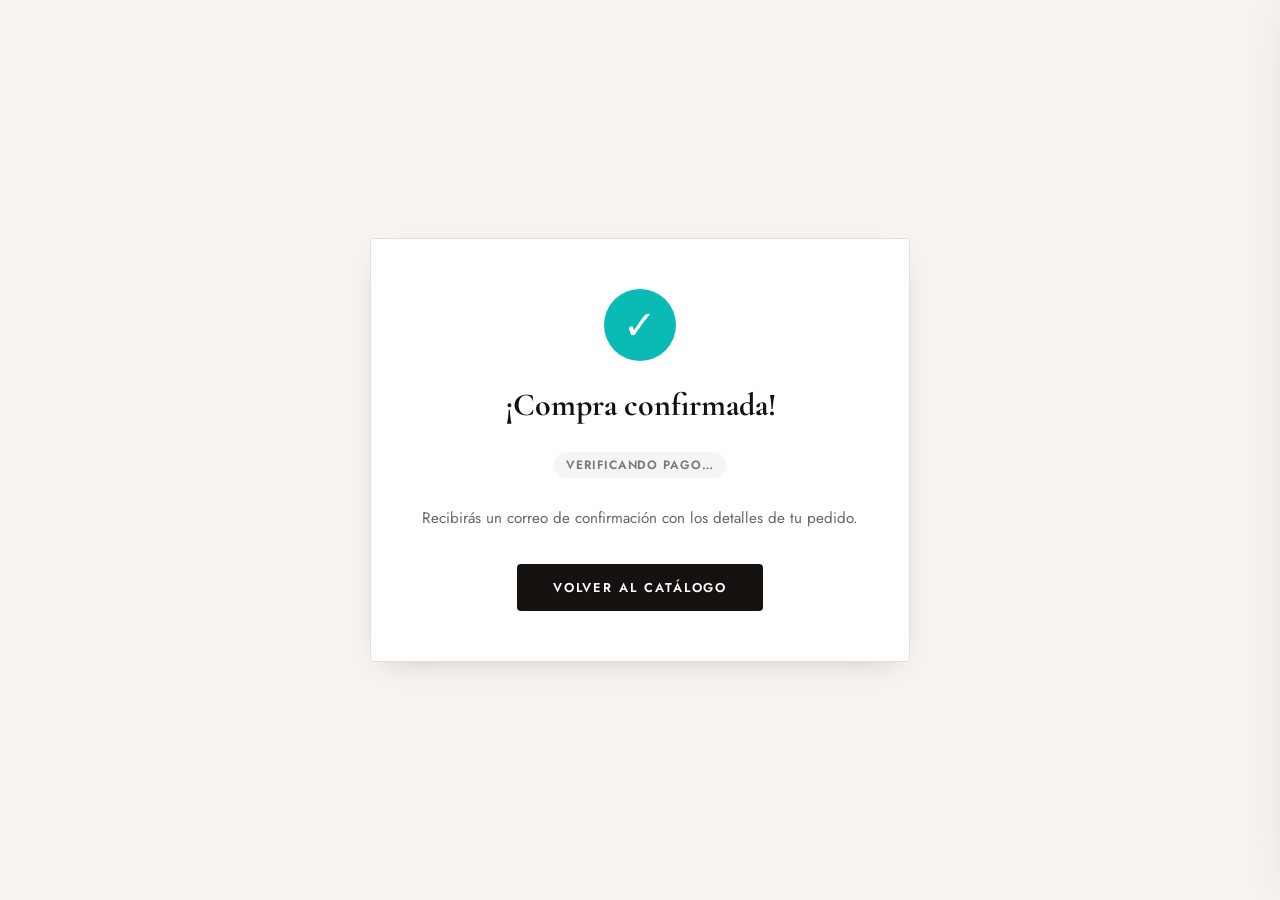
==== checkout-success.html @ 4a44a3d2 "Mis pedidos: guardar historial en perfil tras pago exitoso - checkout-success.html carga perfil.js p" ====
<!DOCTYPE html>
<html lang="es">
<head>
<meta charset="UTF-8">
<meta name="viewport" content="width=device-width, initial-scale=1">
<title>Compra Confirmada · Alejandra Vergel</title>
<link rel="icon" type="image/png" href="img/brand/favicon.png">
<link rel="apple-touch-icon" href="img/brand/favicon.png">
<link href="https://fonts.googleapis.com/css2?family=Cormorant+Garamond:wght@400;600&family=Jost:wght@400;600&display=swap" rel="stylesheet">
<style>
:root{
  --ivory:#F7F4EF;
  --white:#FFFFFF;
  --noir:#14110F;
  --ink:#2A2622;
  --ink-soft:#6B6460;
  --tiffany:#0ABAB5;
  --gold:#C9A24B;
  --line:#E6DFD4;
  --sage:#5C7A5C;
  --serif:"Cormorant Garamond", serif;
  --sans:"Jost", sans-serif;
}

*{margin:0;padding:0;box-sizing:border-box}
body{
  font-family:var(--sans);
  background:var(--ivory);
  color:var(--ink);
  display:grid;place-items:center;min-height:100vh;padding:20px;
}

.success-card{
  background:var(--white);
  border:1px solid var(--line);
  border-radius:4px;
  padding:50px 40px;
  text-align:center;
  max-width:540px;
  width:100%;
  box-shadow:0 10px 30px -16px rgba(20,17,15,.25);
}

.success-icon{
  width:72px;height:72px;margin:0 auto 24px;
  background:var(--tiffany);border-radius:50%;
  display:grid;place-items:center;color:#fff;
  font-size:40px;
}

h1{
  font-family:var(--serif);
  font-size:2rem;
  margin-bottom:6px;
  color:var(--noir);
}

.customer-name{
  font-size:1.05rem;
  color:var(--ink-soft);
  margin-bottom:18px;
  font-style:italic;
}

.ref-number{
  font-size:.78rem;
  letter-spacing:.12em;
  text-transform:uppercase;
  color:var(--ink-soft);
  margin-bottom:28px;
}

.msg{
  font-size:.95rem;
  line-height:1.7;
  color:var(--ink-soft);
  margin-bottom:0;
}

/* Productos */
.section{
  margin-top:32px;
  padding-top:28px;
  border-top:1px solid var(--line);
  text-align:left;
}

.section-title{
  font-size:.7rem;
  letter-spacing:.15em;
  text-transform:uppercase;
  color:var(--ink-soft);
  margin-bottom:16px;
  font-weight:600;
}

.product-row{
  display:flex;justify-content:space-between;align-items:flex-start;
  padding:10px 0;
  border-bottom:1px solid var(--line);
  gap:12px;
  font-size:.9rem;
}
.product-row:last-child{border-bottom:none}

.product-name{
  color:var(--noir);
  font-weight:500;
  flex:1;
}
.product-sub{
  font-size:.78rem;
  color:var(--ink-soft);
  margin-top:2px;
}
.product-price{
  color:var(--noir);
  font-weight:600;
  white-space:nowrap;
}

/* Totales */
.totals{
  margin-top:0;
}
.total-row{
  display:flex;justify-content:space-between;
  padding:9px 0;
  font-size:.88rem;
  border-bottom:1px solid var(--line);
}
.total-row:last-child{border-bottom:none}
.total-label{color:var(--ink-soft)}
.total-value{font-weight:600;color:var(--noir)}
.total-value.discount{color:var(--sage)}
.total-value.grand{font-size:1.05rem;color:var(--tiffany)}
.total-label.grand{font-weight:600;color:var(--noir);font-size:.95rem}

/* Estado */
.status-badge{
  display:inline-block;
  padding:4px 12px;
  border-radius:20px;
  font-size:.75rem;
  font-weight:600;
  letter-spacing:.08em;
  text-transform:uppercase;
  margin-bottom:28px;
}
.status-badge.approved{background:#E8F5E9;color:#2E7D32}
.status-badge.pending{background:#FFF8E1;color:#F57F17}
.status-badge.checking{background:#F5F5F5;color:#777}

.btn{
  display:inline-block;
  margin-top:32px;
  padding:14px 36px;
  background:var(--noir);
  color:#fff;
  text-decoration:none;
  font-size:.8rem;
  letter-spacing:.15em;
  text-transform:uppercase;
  font-weight:600;
  border-radius:4px;
  transition:.3s;
}
.btn:hover{background:var(--tiffany)}

@media(max-width:480px){
  .success-card{padding:36px 22px}
  h1{font-size:1.7rem}
}
</style>
</head>
<body>

<div class="success-card">
  <div class="success-icon">✓</div>

  <h1>¡Compra confirmada!</h1>
  <div class="customer-name" id="customerName" style="display:none"></div>
  <div class="ref-number" id="refNumber"></div>

  <div class="status-badge checking" id="statusBadge">Verificando pago…</div>

  <p class="msg">Recibirás un correo de confirmación con los detalles de tu pedido.</p>

  <!-- Productos -->
  <div class="section" id="productsSection" style="display:none">
    <div class="section-title">Productos</div>
    <div id="productsList"></div>
  </div>

  <!-- Totales -->
  <div class="section totals" id="totalsSection" style="display:none">
    <div class="section-title">Resumen de pago</div>
    <div id="totalsList"></div>
  </div>

  <a href="index.html" class="btn">Volver al catálogo</a>
</div>

<script src="products.js"></script>
<script src="colombia.js"></script>
<script src="store.js"></script>
<script src="club.js?v=4"></script>
<script src="checkout.js?v=4"></script>
<script src="perfil.js?v=2"></script>
<script>
function money(n){ return "$ " + Math.round(n).toLocaleString("es-CO"); }

// Red de seguridad absoluta: pase lo que pase en initSuccessPage() (error de
// JS, WebView de banco raro, timing de eventos), el badge NUNCA debe quedar
// colgado en "Verificando pago". Independiente del resto del script.
setTimeout(() => {
  const b = document.getElementById('statusBadge');
  if(b && b.classList.contains('checking')){
    b.className = 'status-badge approved';
    b.textContent = 'Confirmada';
  }
}, 4000);

async function initSuccessPage() {
  const params   = new URLSearchParams(window.location.search);
  const ref      = params.get('ref');
  const wompiId  = params.get('id');

  if(ref) document.getElementById('refNumber').textContent = "Ref: " + ref;

  // sessionStorage se pierde al volver del redirect externo de Wompi (móvil sobre
  // todo). Recuperamos el pedido desde localStorage como respaldo.
  const orderRaw = sessionStorage.getItem('av_order') || localStorage.getItem('av_order');
  const order    = (() => { try { return orderRaw ? JSON.parse(orderRaw) : null; } catch(e){ return null; } })();

  // Nombre del cliente
  if(order && order.firstName){
    const el = document.getElementById('customerName');
    el.textContent = "Hola, " + order.firstName + " " + (order.lastName || "");
    el.style.display = "";
  }

  // Mostrar productos
  if(order && order.cart && order.cart.length){
    const list = document.getElementById('productsList');
    order.cart.forEach(item => {
      const row = document.createElement('div');
      row.className = 'product-row';
      row.innerHTML = `
        <div>
          <div class="product-name">${item.qty > 1 ? item.qty + "× " : ""}${item.name}</div>
          ${item.color ? `<div class="product-sub">${item.color}</div>` : ""}
          ${item.size  ? `<div class="product-sub">Talla ${item.size}</div>`  : ""}
        </div>
        <div class="product-price">${money(item.price * item.qty)}</div>`;
      list.appendChild(row);
    });
    document.getElementById('productsSection').style.display = "";
  }

  // Mostrar totales
  if(order && (order.subtotal !== undefined || order.total !== undefined)){
    const list     = document.getElementById('totalsList');
    const subtotal = order.subtotal || order.total || 0;
    const descPct  = order.discount || 0;
    const descMonto = descPct ? Math.round(subtotal * descPct / 100) : 0;
    const subtotalConDesc = subtotal - descMonto;
    const envio    = order.shipping !== undefined ? order.shipping : 0;
    const total    = order.total !== undefined ? order.total : (subtotalConDesc + envio);

    const rows = [];
    rows.push(`<div class="total-row"><span class="total-label">Subtotal</span><span class="total-value">${money(subtotal)}</span></div>`);
    if(descMonto > 0)
      rows.push(`<div class="total-row"><span class="total-label">Descuento Club (${descPct}%)</span><span class="total-value discount">− ${money(descMonto)}</span></div>`);
    rows.push(`<div class="total-row"><span class="total-label">Envío</span><span class="total-value">${envio === 0 ? "Gratis" : money(envio)}</span></div>`);
    rows.push(`<div class="total-row"><span class="total-label grand">Total pagado</span><span class="total-value grand">${money(total)}</span></div>`);
    list.innerHTML = rows.join("");
    document.getElementById('totalsSection').style.display = "";
  }

  // Verificar estado real del pago en Wompi — TIMEOUT de 3s MAX.
  // Si Wompi no responde a tiempo o falla, seguimos igual: registramos la venta
  // y enviamos correo (el webhook de Wompi es la fuente autoritativa).
  const badge = document.getElementById('statusBadge');
  let status  = null;

  if(wompiId){
    // Wrapper con timeout garantizado
    status = await Promise.race([
      (async () => {
        try {
          const r = await fetch("https://production.wompi.co/v1/transactions/" + encodeURIComponent(wompiId));
          const j = await r.json();
          return j?.data?.status || null;
        } catch(e) {
          console.error("[Wompi API]", e);
          return null;
        }
      })(),
      new Promise(resolve => setTimeout(() => resolve(null), 3000))
    ]);
  }

  if(status === "APPROVED"){
    badge.className = "status-badge approved";
    badge.textContent = "Pago aprobado";
  } else if(status === "PENDING"){
    badge.className = "status-badge pending";
    badge.textContent = "Pago en proceso (PSE)";
  } else if(status === "DECLINED" || status === "VOIDED" || status === "ERROR"){
    badge.className = "status-badge pending";
    badge.textContent = "Pago rechazado";
  } else {
    // Timeout, error red, o Wompi offline — mostrar confirmada igual.
    // El webhook es la fuente de verdad y registrará el pago si Wompi lo aprobó.
    badge.className = "status-badge approved";
    badge.textContent = "Confirmada";
  }

  // Registrar venta en Google Sheets (Scenario A: cliente regresa).
  // Se registra SIEMPRE que tengamos un pedido y el pago NO haya sido rechazado.
  // guardarPedido es idempotente (sessionStorage av_done_<ref>).
  const rechazado = (status === "DECLINED" || status === "VOIDED" || status === "ERROR");
  if(order && !rechazado){
    if(order.ref || ref) order.ref = order.ref || ref;
    try{ await guardarPedido(order); }catch(e){ console.error("[guardarPedido]", e); }

    // Guardar pedido en historial del perfil (aparece en "Mis pedidos")
    try{
      if(window.AVPerfil && order.cart){
        const orderRef = order.ref || ref;
        const alreadySaved = sessionStorage.getItem('av_order_saved_' + orderRef);
        if(!alreadySaved){
          const estado = status === "APPROVED" ? "APROBADO" : status === "PENDING" ? "PENDIENTE" : "APROBADO";
          AVPerfil.addOrder({
            ref:    orderRef,
            fecha:  new Date().toISOString(),
            estado: estado,
            items:  order.cart.map(i => ({ qty: i.qty || 1, name: i.name })),
            total:  order.total || 0
          });
          sessionStorage.setItem('av_order_saved_' + orderRef, '1');
        }
      }
    }catch(e){ console.error("[addOrder]", e); }
  }

  // Correo de confirmación al cliente
  try{
    const yaEnviado = sessionStorage.getItem('av_email_sent');
    const orderRef  = (order && order.ref) || ref;
    if(orderRef && order && yaEnviado !== orderRef){
      if(order.emailParams && order.email){
        fetch("https://api.emailjs.com/api/v1.0/email/send", {
          method: "POST",
          headers: { "Content-Type": "application/json" },
          body: JSON.stringify({
            service_id: "service_uf7imru",
            template_id: "template_9mtgc6g",
            user_id: "FJTqsKFpGZTR_76vP",
            template_params: Object.assign({}, order.emailParams, {
              referencia: orderRef,
              to_email:   order.email,
              mensaje:    "",
              name:       "Alejandra Vergel · Joyas de Autor",
              email:      order.email
            })
          })
        }).catch(err => console.error("[EmailJS]", err));
        sessionStorage.setItem('av_email_sent', orderRef);
      }
    }
  }catch(e){ console.error(e); }

  // Vaciar carrito y limpiar sesión
  if(ref || (order && order.ref)) localStorage.removeItem('av_cart');
  sessionStorage.removeItem('av_email');
  sessionStorage.removeItem('av_total');
  sessionStorage.removeItem('av_reference');
  sessionStorage.removeItem('av_order');
  localStorage.removeItem('av_order');
}

// El script está al final del <body>: el DOM ya existe. Esperar a
// DOMContentLoaded es innecesario y en algunos WebViews de bancos (PSE)
// el evento ya se disparó antes de registrar el listener, dejando la
// página colgada en "Verificando pago". Ejecutamos directo si ya está listo.
const runInit = () => initSuccessPage().catch(e => console.error('[initSuccessPage]', e));
if (document.readyState === 'loading') {
  document.addEventListener('DOMContentLoaded', runInit);
} else {
  runInit();
}
</script>
</body>
</html>
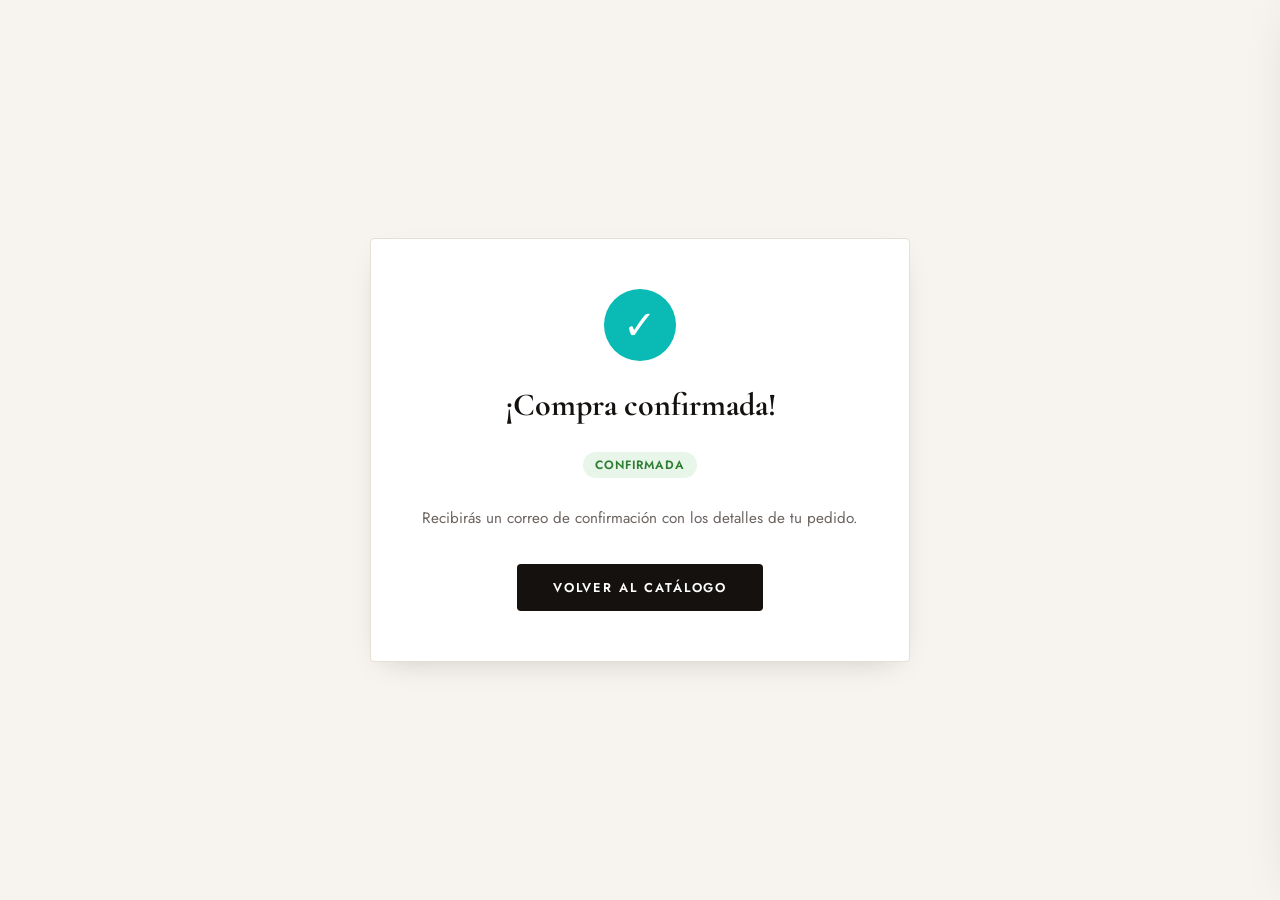
==== commit b51c349a: "Definitivo: checkout-success no puede congelarse en "Verificando pago" Causa raíz: el badge por defe" ====
--- a/checkout-success.html
+++ b/checkout-success.html
@@ -182,7 +182,7 @@
   <div class="customer-name" id="customerName" style="display:none"></div>
   <div class="ref-number" id="refNumber"></div>
 
-  <div class="status-badge checking" id="statusBadge">Verificando pago…</div>
+  <div class="status-badge approved" id="statusBadge">Confirmada</div>
 
   <p class="msg">Recibirás un correo de confirmación con los detalles de tu pedido.</p>
 
@@ -201,196 +201,102 @@
   <a href="index.html" class="btn">Volver al catálogo</a>
 </div>
 
-<script src="products.js"></script>
-<script src="colombia.js"></script>
-<script src="store.js"></script>
-<script src="club.js?v=4"></script>
-<script src="checkout.js?v=4"></script>
-<script src="perfil.js?v=2"></script>
+<!-- Esta página es SOLO cosmética + guarda el pedido en el perfil local.
+     El registro en Google Sheets y el correo de confirmación los hace el
+     WEBHOOK de Wompi en el servidor (av-functions), sin depender del
+     navegador. Por eso aquí NO se cargan checkout.js / store.js / etc.:
+     así ningún script externo lento puede congelar la página. Lo único
+     que se necesita es perfil.js para "Mis pedidos". -->
+<script src="perfil.js?v=3"></script>
 <script>
-function money(n){ return "$ " + Math.round(n).toLocaleString("es-CO"); }
-
-// Red de seguridad absoluta: pase lo que pase en initSuccessPage() (error de
-// JS, WebView de banco raro, timing de eventos), el badge NUNCA debe quedar
-// colgado en "Verificando pago". Independiente del resto del script.
-setTimeout(() => {
-  const b = document.getElementById('statusBadge');
-  if(b && b.classList.contains('checking')){
-    b.className = 'status-badge approved';
-    b.textContent = 'Confirmada';
+(function(){
+  function money(n){ return "$ " + Math.round(n).toLocaleString("es-CO"); }
+  function $(id){ return document.getElementById(id); }
+
+  function render(){
+    try{
+      const params = new URLSearchParams(window.location.search);
+      const ref    = params.get('ref');
+      if(ref && $('refNumber')) $('refNumber').textContent = "Ref: " + ref;
+
+      // sessionStorage se pierde al volver del redirect externo de Wompi
+      // (móvil sobre todo). Recuperamos el pedido desde localStorage.
+      const orderRaw = sessionStorage.getItem('av_order') || localStorage.getItem('av_order');
+      let order = null;
+      try{ order = orderRaw ? JSON.parse(orderRaw) : null; }catch(e){ order = null; }
+
+      // Nombre del cliente
+      if(order && order.firstName && $('customerName')){
+        $('customerName').textContent = "Hola, " + order.firstName + " " + (order.lastName || "");
+        $('customerName').style.display = "";
+      }
+
+      // Productos
+      if(order && order.cart && order.cart.length && $('productsList')){
+        order.cart.forEach(item => {
+          const row = document.createElement('div');
+          row.className = 'product-row';
+          row.innerHTML =
+            '<div><div class="product-name">' + (item.qty > 1 ? item.qty + "× " : "") + item.name + '</div>' +
+            (item.color ? '<div class="product-sub">' + item.color + '</div>' : "") +
+            (item.size  ? '<div class="product-sub">Talla ' + item.size + '</div>' : "") +
+            '</div><div class="product-price">' + money(item.price * item.qty) + '</div>';
+          $('productsList').appendChild(row);
+        });
+        $('productsSection').style.display = "";
+      }
+
+      // Totales
+      if(order && (order.subtotal !== undefined || order.total !== undefined) && $('totalsList')){
+        const subtotal = order.subtotal || order.total || 0;
+        const descPct  = order.discount || 0;
+        const descMonto = descPct ? Math.round(subtotal * descPct / 100) : 0;
+        const subtotalConDesc = subtotal - descMonto;
+        const envio = order.shipping !== undefined ? order.shipping : 0;
+        const total = order.total !== undefined ? order.total : (subtotalConDesc + envio);
+        const rows = [];
+        rows.push('<div class="total-row"><span class="total-label">Subtotal</span><span class="total-value">' + money(subtotal) + '</span></div>');
+        if(descMonto > 0)
+          rows.push('<div class="total-row"><span class="total-label">Descuento Club (' + descPct + '%)</span><span class="total-value discount">− ' + money(descMonto) + '</span></div>');
+        rows.push('<div class="total-row"><span class="total-label">Envío</span><span class="total-value">' + (envio === 0 ? "Gratis" : money(envio)) + '</span></div>');
+        rows.push('<div class="total-row"><span class="total-label grand">Total pagado</span><span class="total-value grand">' + money(total) + '</span></div>');
+        $('totalsList').innerHTML = rows.join("");
+        $('totalsSection').style.display = "";
+      }
+
+      // Guardar en el historial del perfil (aparece en "Mis pedidos").
+      // Idempotente por referencia.
+      try{
+        const orderRef = (order && order.ref) || ref;
+        if(window.AVPerfil && order && order.cart && orderRef){
+          if(sessionStorage.getItem('av_order_saved_' + orderRef) !== '1'){
+            AVPerfil.addOrder({
+              ref:    orderRef,
+              fecha:  new Date().toISOString(),
+              estado: "APROBADO",
+              items:  order.cart.map(i => ({ qty: i.qty || 1, name: i.name })),
+              total:  order.total || 0
+            });
+            sessionStorage.setItem('av_order_saved_' + orderRef, '1');
+          }
+        }
+      }catch(e){ console.error("[addOrder]", e); }
+
+      // Limpiar carrito y sesión
+      if(ref || (order && order.ref)) localStorage.removeItem('av_cart');
+      sessionStorage.removeItem('av_email');
+      sessionStorage.removeItem('av_total');
+      sessionStorage.removeItem('av_reference');
+      sessionStorage.removeItem('av_order');
+      localStorage.removeItem('av_order');
+    }catch(e){ console.error("[checkout-success]", e); }
   }
-}, 4000);
-
-async function initSuccessPage() {
-  const params   = new URLSearchParams(window.location.search);
-  const ref      = params.get('ref');
-  const wompiId  = params.get('id');
-
-  if(ref) document.getElementById('refNumber').textContent = "Ref: " + ref;
-
-  // sessionStorage se pierde al volver del redirect externo de Wompi (móvil sobre
-  // todo). Recuperamos el pedido desde localStorage como respaldo.
-  const orderRaw = sessionStorage.getItem('av_order') || localStorage.getItem('av_order');
-  const order    = (() => { try { return orderRaw ? JSON.parse(orderRaw) : null; } catch(e){ return null; } })();
-
-  // Nombre del cliente
-  if(order && order.firstName){
-    const el = document.getElementById('customerName');
-    el.textContent = "Hola, " + order.firstName + " " + (order.lastName || "");
-    el.style.display = "";
-  }
-
-  // Mostrar productos
-  if(order && order.cart && order.cart.length){
-    const list = document.getElementById('productsList');
-    order.cart.forEach(item => {
-      const row = document.createElement('div');
-      row.className = 'product-row';
-      row.innerHTML = `
-        <div>
-          <div class="product-name">${item.qty > 1 ? item.qty + "× " : ""}${item.name}</div>
-          ${item.color ? `<div class="product-sub">${item.color}</div>` : ""}
-          ${item.size  ? `<div class="product-sub">Talla ${item.size}</div>`  : ""}
-        </div>
-        <div class="product-price">${money(item.price * item.qty)}</div>`;
-      list.appendChild(row);
-    });
-    document.getElementById('productsSection').style.display = "";
-  }
-
-  // Mostrar totales
-  if(order && (order.subtotal !== undefined || order.total !== undefined)){
-    const list     = document.getElementById('totalsList');
-    const subtotal = order.subtotal || order.total || 0;
-    const descPct  = order.discount || 0;
-    const descMonto = descPct ? Math.round(subtotal * descPct / 100) : 0;
-    const subtotalConDesc = subtotal - descMonto;
-    const envio    = order.shipping !== undefined ? order.shipping : 0;
-    const total    = order.total !== undefined ? order.total : (subtotalConDesc + envio);
-
-    const rows = [];
-    rows.push(`<div class="total-row"><span class="total-label">Subtotal</span><span class="total-value">${money(subtotal)}</span></div>`);
-    if(descMonto > 0)
-      rows.push(`<div class="total-row"><span class="total-label">Descuento Club (${descPct}%)</span><span class="total-value discount">− ${money(descMonto)}</span></div>`);
-    rows.push(`<div class="total-row"><span class="total-label">Envío</span><span class="total-value">${envio === 0 ? "Gratis" : money(envio)}</span></div>`);
-    rows.push(`<div class="total-row"><span class="total-label grand">Total pagado</span><span class="total-value grand">${money(total)}</span></div>`);
-    list.innerHTML = rows.join("");
-    document.getElementById('totalsSection').style.display = "";
-  }
-
-  // Verificar estado real del pago en Wompi — TIMEOUT de 3s MAX.
-  // Si Wompi no responde a tiempo o falla, seguimos igual: registramos la venta
-  // y enviamos correo (el webhook de Wompi es la fuente autoritativa).
-  const badge = document.getElementById('statusBadge');
-  let status  = null;
-
-  if(wompiId){
-    // Wrapper con timeout garantizado
-    status = await Promise.race([
-      (async () => {
-        try {
-          const r = await fetch("https://production.wompi.co/v1/transactions/" + encodeURIComponent(wompiId));
-          const j = await r.json();
-          return j?.data?.status || null;
-        } catch(e) {
-          console.error("[Wompi API]", e);
-          return null;
-        }
-      })(),
-      new Promise(resolve => setTimeout(() => resolve(null), 3000))
-    ]);
-  }
-
-  if(status === "APPROVED"){
-    badge.className = "status-badge approved";
-    badge.textContent = "Pago aprobado";
-  } else if(status === "PENDING"){
-    badge.className = "status-badge pending";
-    badge.textContent = "Pago en proceso (PSE)";
-  } else if(status === "DECLINED" || status === "VOIDED" || status === "ERROR"){
-    badge.className = "status-badge pending";
-    badge.textContent = "Pago rechazado";
-  } else {
-    // Timeout, error red, o Wompi offline — mostrar confirmada igual.
-    // El webhook es la fuente de verdad y registrará el pago si Wompi lo aprobó.
-    badge.className = "status-badge approved";
-    badge.textContent = "Confirmada";
-  }
-
-  // Registrar venta en Google Sheets (Scenario A: cliente regresa).
-  // Se registra SIEMPRE que tengamos un pedido y el pago NO haya sido rechazado.
-  // guardarPedido es idempotente (sessionStorage av_done_<ref>).
-  const rechazado = (status === "DECLINED" || status === "VOIDED" || status === "ERROR");
-  if(order && !rechazado){
-    if(order.ref || ref) order.ref = order.ref || ref;
-    try{ await guardarPedido(order); }catch(e){ console.error("[guardarPedido]", e); }
-
-    // Guardar pedido en historial del perfil (aparece en "Mis pedidos")
-    try{
-      if(window.AVPerfil && order.cart){
-        const orderRef = order.ref || ref;
-        const alreadySaved = sessionStorage.getItem('av_order_saved_' + orderRef);
-        if(!alreadySaved){
-          const estado = status === "APPROVED" ? "APROBADO" : status === "PENDING" ? "PENDIENTE" : "APROBADO";
-          AVPerfil.addOrder({
-            ref:    orderRef,
-            fecha:  new Date().toISOString(),
-            estado: estado,
-            items:  order.cart.map(i => ({ qty: i.qty || 1, name: i.name })),
-            total:  order.total || 0
-          });
-          sessionStorage.setItem('av_order_saved_' + orderRef, '1');
-        }
-      }
-    }catch(e){ console.error("[addOrder]", e); }
-  }
-
-  // Correo de confirmación al cliente
-  try{
-    const yaEnviado = sessionStorage.getItem('av_email_sent');
-    const orderRef  = (order && order.ref) || ref;
-    if(orderRef && order && yaEnviado !== orderRef){
-      if(order.emailParams && order.email){
-        fetch("https://api.emailjs.com/api/v1.0/email/send", {
-          method: "POST",
-          headers: { "Content-Type": "application/json" },
-          body: JSON.stringify({
-            service_id: "service_uf7imru",
-            template_id: "template_9mtgc6g",
-            user_id: "FJTqsKFpGZTR_76vP",
-            template_params: Object.assign({}, order.emailParams, {
-              referencia: orderRef,
-              to_email:   order.email,
-              mensaje:    "",
-              name:       "Alejandra Vergel · Joyas de Autor",
-              email:      order.email
-            })
-          })
-        }).catch(err => console.error("[EmailJS]", err));
-        sessionStorage.setItem('av_email_sent', orderRef);
-      }
-    }
-  }catch(e){ console.error(e); }
-
-  // Vaciar carrito y limpiar sesión
-  if(ref || (order && order.ref)) localStorage.removeItem('av_cart');
-  sessionStorage.removeItem('av_email');
-  sessionStorage.removeItem('av_total');
-  sessionStorage.removeItem('av_reference');
-  sessionStorage.removeItem('av_order');
-  localStorage.removeItem('av_order');
-}
-
-// El script está al final del <body>: el DOM ya existe. Esperar a
-// DOMContentLoaded es innecesario y en algunos WebViews de bancos (PSE)
-// el evento ya se disparó antes de registrar el listener, dejando la
-// página colgada en "Verificando pago". Ejecutamos directo si ya está listo.
-const runInit = () => initSuccessPage().catch(e => console.error('[initSuccessPage]', e));
-if (document.readyState === 'loading') {
-  document.addEventListener('DOMContentLoaded', runInit);
-} else {
-  runInit();
-}
+
+  if(document.readyState === 'loading')
+    document.addEventListener('DOMContentLoaded', render);
+  else
+    render();
+})();
 </script>
 </body>
 </html>
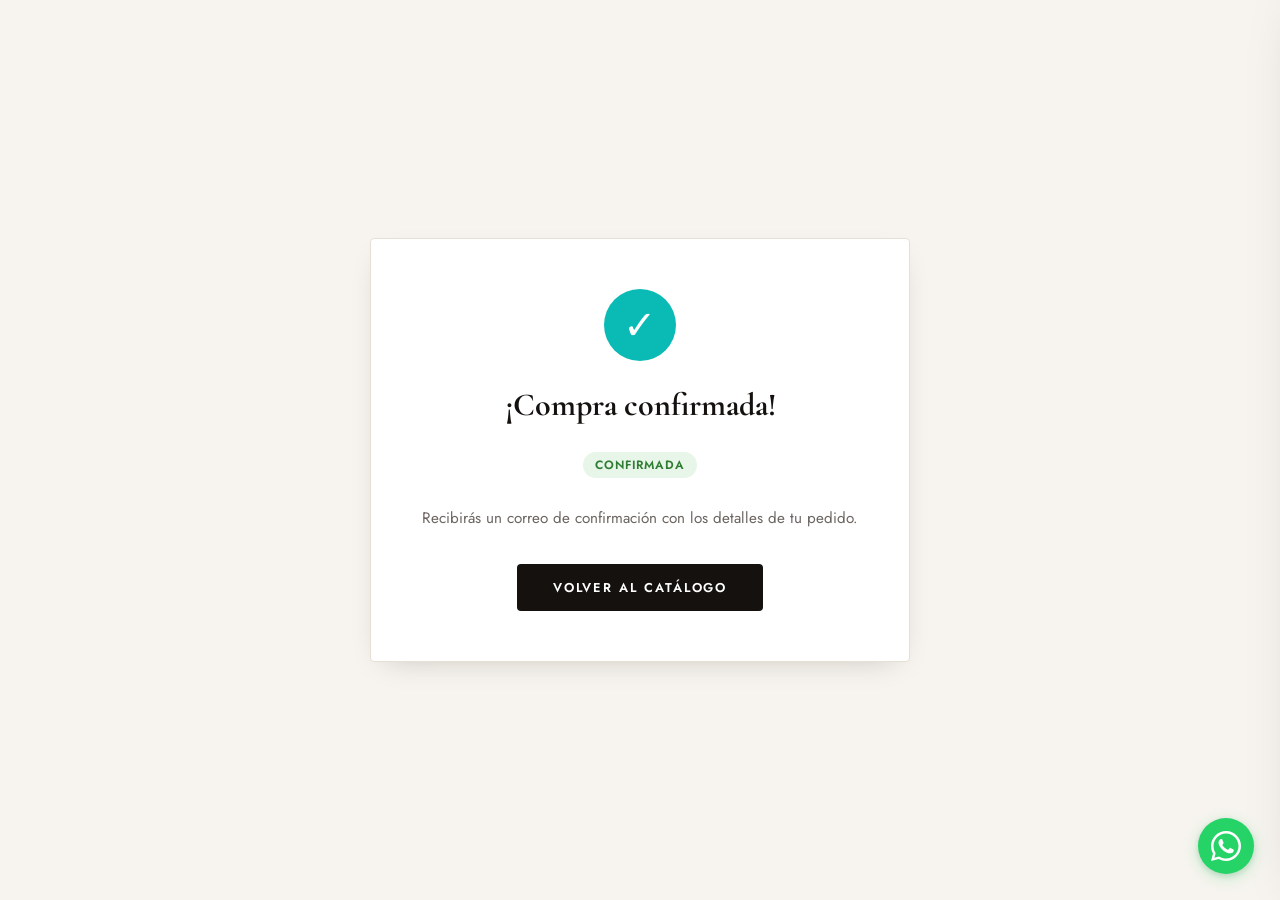
==== commit 4119b6bb: "Botón WhatsApp flotante en todas las páginas del sitio" ====
--- a/checkout-success.html
+++ b/checkout-success.html
@@ -298,5 +298,8 @@
     render();
 })();
 </script>
+<!-- WHATSAPP FLOTANTE -->
+<style>.wa-float{position:fixed;bottom:26px;right:26px;z-index:90;width:56px;height:56px;border-radius:50%;background:#25d366;color:#fff;box-shadow:0 4px 18px -4px rgba(37,211,102,.45),0 2px 6px rgba(0,0,0,.12);display:flex;align-items:center;justify-content:center;cursor:pointer;transition:all .3s cubic-bezier(.4,0,.2,1);text-decoration:none}.wa-float::before{content:"";position:absolute;inset:0;border-radius:50%;box-shadow:0 0 0 0 rgba(37,211,102,.45);animation:wapulse 2.6s ease-in-out infinite;pointer-events:none}@keyframes wapulse{0%,100%{box-shadow:0 0 0 0 rgba(37,211,102,.45)}50%{box-shadow:0 0 0 10px rgba(37,211,102,0)}}.wa-float:hover{transform:scale(1.08) translateY(-2px)}.wa-float svg{width:30px;height:30px;position:relative;z-index:1}@media(max-width:640px){.wa-float{width:52px;height:52px;bottom:18px;right:18px}.wa-float svg{width:27px;height:27px}}</style>
+<a href="https://wa.me/573228505472?text=%C2%A1Hola%20Alejandra%20Vergel!%20Me%20interesa%20una%20joya." target="_blank" rel="noopener" class="wa-float" aria-label="Escribir por WhatsApp"><svg viewBox="0 0 24 24" fill="currentColor"><path d="M20.5 3.5A11.7 11.7 0 0 0 12 0C5.4 0 0 5.4 0 12c0 2.1.6 4.2 1.6 6L0 24l6.2-1.6c1.7 1 3.8 1.5 5.8 1.5 6.6 0 12-5.4 12-12 0-3.2-1.2-6.2-3.5-8.4M12 22c-1.8 0-3.6-.5-5.2-1.4l-.4-.2-3.7 1 1-3.6-.2-.4A9.9 9.9 0 0 1 2 12c0-5.5 4.5-10 10-10 5.5 0 10 4.5 10 10 0 5.5-4.5 10-10 10m5.5-7.5c-.3-.2-1.8-.9-2-1-.3-.1-.5-.2-.7.2-.2.3-.8 1-.9 1.1-.2.2-.3.2-.6.1-.3-.2-1.3-.5-2.4-1.5-.9-.8-1.5-1.8-1.7-2.1-.2-.3 0-.5.1-.6.1-.1.3-.3.4-.5.2-.2.2-.3.3-.5.1-.2 0-.4 0-.5-.1-.1-.7-1.6-.9-2.2-.2-.6-.5-.5-.7-.5h-.6c-.2 0-.5.1-.8.4-.3.3-1 1-1 2.5s1.1 2.9 1.2 3.1c.2.2 2.1 3.3 5.2 4.6.7.3 1.3.5 1.7.6.7.2 1.4.2 1.9.1.6-.1 1.8-.7 2-1.4.3-.7.3-1.3.2-1.4-.1-.1-.3-.2-.6-.4"/></svg></a>
 </body>
 </html>
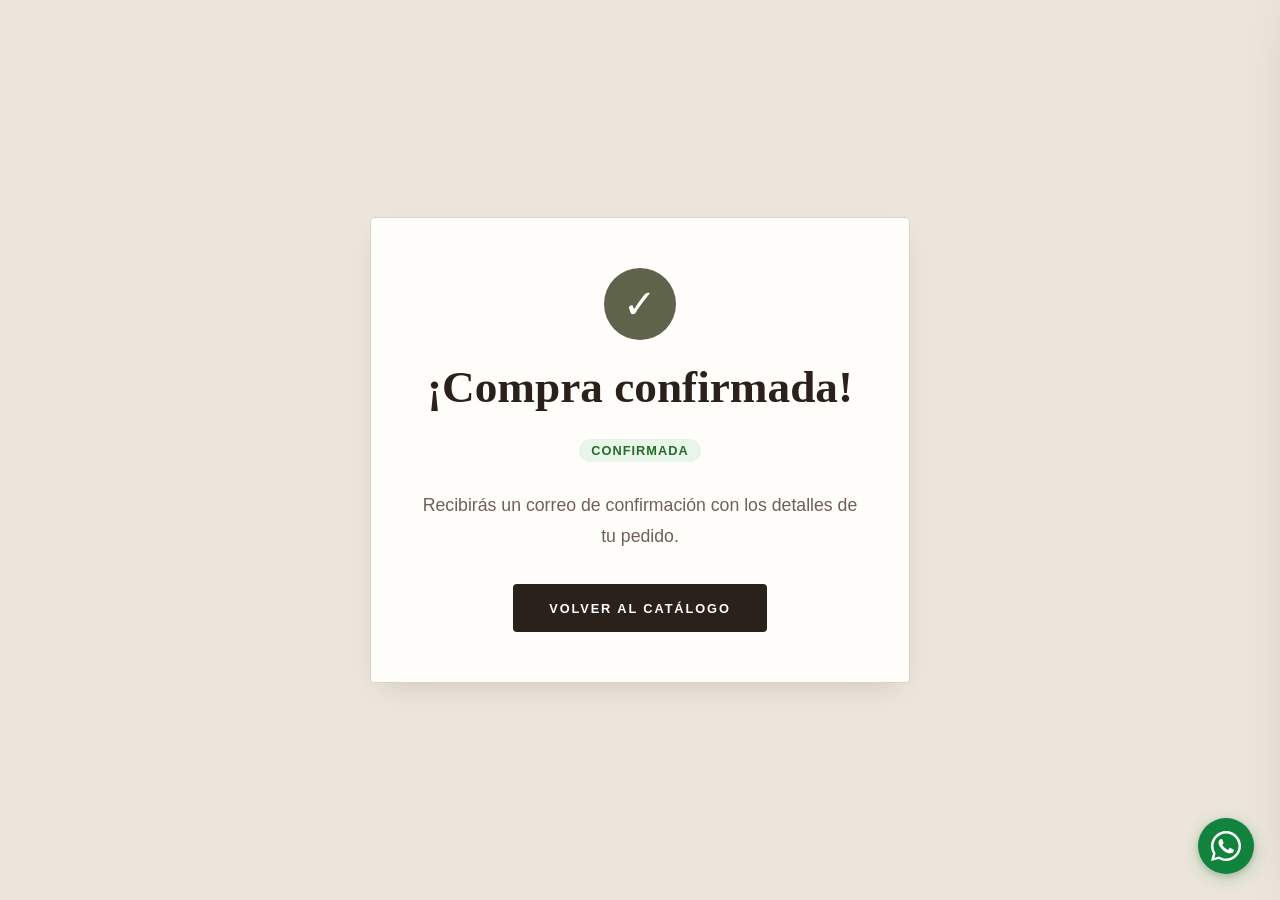
==== commit 10ec999a: "Seguridad: saca el backend de Apps Script de la web publicada + tokens de diseno - apps-script-club-" ====
--- a/checkout-success.html
+++ b/checkout-success.html
@@ -2,26 +2,20 @@
 <html lang="es">
 <head>
 <meta charset="UTF-8">
+<!-- Content-Security-Policy · GitHub Pages no permite cabeceras HTTP propias,
+     asi que la politica viaja en <meta>. Ojo: en <meta> el navegador IGNORA
+     frame-ancestors, report-uri y sandbox (ver _headers para cuando se migre). -->
+<meta http-equiv="Content-Security-Policy" content="default-src 'self'; script-src 'self' 'unsafe-inline' https://accounts.google.com https://apis.google.com https://www.gstatic.com; style-src 'self' 'unsafe-inline' https://fonts.googleapis.com https://accounts.google.com; font-src 'self' data: https://fonts.gstatic.com; img-src 'self' data: blob: https://lh3.googleusercontent.com https://*.googleusercontent.com https://accounts.google.com https://www.gstatic.com; connect-src 'self' https://api.emailjs.com https://script.google.com https://script.googleusercontent.com https://*.googleusercontent.com https://radiant-lamington-bd56f7.netlify.app https://accounts.google.com https://fonts.googleapis.com https://fonts.gstatic.com; frame-src https://accounts.google.com https://checkout.wompi.co; form-action 'self' https://checkout.wompi.co https://wa.me https://api.whatsapp.com; base-uri 'self'; object-src 'none'">
+<meta name="referrer" content="strict-origin-when-cross-origin">
 <meta name="viewport" content="width=device-width, initial-scale=1">
 <title>Compra Confirmada · Alejandra Vergel</title>
 <link rel="icon" type="image/png" href="img/brand/favicon.png">
 <link rel="apple-touch-icon" href="img/brand/favicon.png">
 <link href="https://fonts.googleapis.com/css2?family=Cormorant+Garamond:wght@400;600&family=Jost:wght@400;600&display=swap" rel="stylesheet">
+<!-- Esta pagina corria con la paleta de dos redisenos atras (--noir:#14110F,
+     --tiffany turquesa). Ahora comparte el mismo sistema que el resto del sitio. -->
+<link rel="stylesheet" href="tokens.css">
 <style>
-:root{
-  --ivory:#F7F4EF;
-  --white:#FFFFFF;
-  --noir:#14110F;
-  --ink:#2A2622;
-  --ink-soft:#6B6460;
-  --tiffany:#0ABAB5;
-  --gold:#C9A24B;
-  --line:#E6DFD4;
-  --sage:#5C7A5C;
-  --serif:"Cormorant Garamond", serif;
-  --sans:"Jost", sans-serif;
-}
-
 *{margin:0;padding:0;box-sizing:border-box}
 body{
   font-family:var(--sans);
@@ -33,37 +27,41 @@
 .success-card{
   background:var(--white);
   border:1px solid var(--line);
-  border-radius:4px;
+  border-radius:var(--radius);
   padding:50px 40px;
   text-align:center;
   max-width:540px;
   width:100%;
-  box-shadow:0 10px 30px -16px rgba(20,17,15,.25);
-}
-
+  box-shadow:var(--shadow-sm);
+}
+
+/* El circulo de exito era turquesa #0ABAB5: el check blanco encima daba
+   2.41:1. Con --salvia da 6.26:1 y ademas deja de ser el unico turquesa
+   de todo el sitio. */
 .success-icon{
   width:72px;height:72px;margin:0 auto 24px;
-  background:var(--tiffany);border-radius:50%;
+  background:var(--salvia);border-radius:50%;
   display:grid;place-items:center;color:#fff;
   font-size:40px;
 }
 
 h1{
   font-family:var(--serif);
-  font-size:2rem;
+  font-size:var(--fs-2xl);
+  line-height:var(--lh-apretado);
   margin-bottom:6px;
   color:var(--noir);
 }
 
 .customer-name{
-  font-size:1.05rem;
+  font-size:var(--fs-lg);
   color:var(--ink-soft);
   margin-bottom:18px;
   font-style:italic;
 }
 
 .ref-number{
-  font-size:.78rem;
+  font-size:var(--fs-2xs);
   letter-spacing:.12em;
   text-transform:uppercase;
   color:var(--ink-soft);
@@ -71,8 +69,8 @@
 }
 
 .msg{
-  font-size:.95rem;
-  line-height:1.7;
+  font-size:var(--fs-md);
+  line-height:var(--lh-suelto);
   color:var(--ink-soft);
   margin-bottom:0;
 }
@@ -86,7 +84,7 @@
 }
 
 .section-title{
-  font-size:.7rem;
+  font-size:var(--fs-2xs);
   letter-spacing:.15em;
   text-transform:uppercase;
   color:var(--ink-soft);
@@ -99,7 +97,7 @@
   padding:10px 0;
   border-bottom:1px solid var(--line);
   gap:12px;
-  font-size:.9rem;
+  font-size:var(--fs-sm);
 }
 .product-row:last-child{border-bottom:none}
 
@@ -109,7 +107,7 @@
   flex:1;
 }
 .product-sub{
-  font-size:.78rem;
+  font-size:var(--fs-2xs);
   color:var(--ink-soft);
   margin-top:2px;
 }
@@ -126,50 +124,54 @@
 .total-row{
   display:flex;justify-content:space-between;
   padding:9px 0;
-  font-size:.88rem;
+  font-size:var(--fs-sm);
   border-bottom:1px solid var(--line);
 }
 .total-row:last-child{border-bottom:none}
 .total-label{color:var(--ink-soft)}
 .total-value{font-weight:600;color:var(--noir)}
-.total-value.discount{color:var(--sage)}
-.total-value.grand{font-size:1.05rem;color:var(--tiffany)}
-.total-label.grand{font-weight:600;color:var(--noir);font-size:.95rem}
+.total-value.discount{color:var(--salvia)}          /* 6.16:1 (antes 4.71:1) */
+/* El TOTAL era turquesa sobre blanco = 2.41:1: la cifra mas importante de
+   toda la compra, ilegible. Ahora es --noir a 15.48:1 y el peso lo da el
+   tamano, no un color que no se puede leer. */
+.total-value.grand{font-size:var(--fs-lg);color:var(--noir)}
+.total-label.grand{font-weight:600;color:var(--noir);font-size:var(--fs-md)}
 
 /* Estado */
 .status-badge{
   display:inline-block;
   padding:4px 12px;
-  border-radius:20px;
-  font-size:.75rem;
+  border-radius:var(--r-full);
+  font-size:var(--fs-2xs);
   font-weight:600;
   letter-spacing:.08em;
   text-transform:uppercase;
   margin-bottom:28px;
 }
-.status-badge.approved{background:#E8F5E9;color:#2E7D32}
-.status-badge.pending{background:#FFF8E1;color:#F57F17}
-.status-badge.checking{background:#F5F5F5;color:#777}
+.status-badge.approved{background:#E8F5E9;color:#256B29}  /* 5.81:1 (antes 4.56:1) */
+.status-badge.pending{background:#FFF8E1;color:#6E4A00}   /* 7.48:1 (antes #F57F17 = 2.49:1 ✘) */
+.status-badge.checking{background:#F5F5F5;color:#5C5C5C}  /* 6.13:1 (antes #777 = 4.11:1 ✘) */
 
 .btn{
-  display:inline-block;
+  display:inline-flex;
+  align-items:center;
   margin-top:32px;
   padding:14px 36px;
   background:var(--noir);
   color:#fff;
   text-decoration:none;
-  font-size:.8rem;
+  font-size:var(--fs-2xs);
   letter-spacing:.15em;
   text-transform:uppercase;
   font-weight:600;
-  border-radius:4px;
-  transition:.3s;
-}
-.btn:hover{background:var(--tiffany)}
+  border-radius:var(--radius);
+  transition:var(--dur-rapido);
+  min-height:48px;
+}
+.btn:hover{background:var(--rose-deep)}
 
 @media(max-width:480px){
   .success-card{padding:36px 22px}
-  h1{font-size:1.7rem}
 }
 </style>
 </head>
@@ -299,7 +301,7 @@
 })();
 </script>
 <!-- WHATSAPP FLOTANTE -->
-<style>.wa-float{position:fixed;bottom:26px;right:26px;z-index:90;width:56px;height:56px;border-radius:50%;background:#25d366;color:#fff;box-shadow:0 4px 18px -4px rgba(37,211,102,.45),0 2px 6px rgba(0,0,0,.12);display:flex;align-items:center;justify-content:center;cursor:pointer;transition:all .3s cubic-bezier(.4,0,.2,1);text-decoration:none}.wa-float::before{content:"";position:absolute;inset:0;border-radius:50%;box-shadow:0 0 0 0 rgba(37,211,102,.45);animation:wapulse 2.6s ease-in-out infinite;pointer-events:none}@keyframes wapulse{0%,100%{box-shadow:0 0 0 0 rgba(37,211,102,.45)}50%{box-shadow:0 0 0 10px rgba(37,211,102,0)}}.wa-float:hover{transform:scale(1.08) translateY(-2px)}.wa-float svg{width:30px;height:30px;position:relative;z-index:1}@media(max-width:640px){.wa-float{width:52px;height:52px;bottom:18px;right:18px}.wa-float svg{width:27px;height:27px}}</style>
+<!-- .wa-float vive ahora en tokens.css (una sola definicion para las 5 paginas) -->
 <a href="https://wa.me/573228505472?text=%C2%A1Hola%20Alejandra%20Vergel!%20Me%20interesa%20una%20joya." target="_blank" rel="noopener" class="wa-float" aria-label="Escribir por WhatsApp"><svg viewBox="0 0 24 24" fill="currentColor"><path d="M20.5 3.5A11.7 11.7 0 0 0 12 0C5.4 0 0 5.4 0 12c0 2.1.6 4.2 1.6 6L0 24l6.2-1.6c1.7 1 3.8 1.5 5.8 1.5 6.6 0 12-5.4 12-12 0-3.2-1.2-6.2-3.5-8.4M12 22c-1.8 0-3.6-.5-5.2-1.4l-.4-.2-3.7 1 1-3.6-.2-.4A9.9 9.9 0 0 1 2 12c0-5.5 4.5-10 10-10 5.5 0 10 4.5 10 10 0 5.5-4.5 10-10 10m5.5-7.5c-.3-.2-1.8-.9-2-1-.3-.1-.5-.2-.7.2-.2.3-.8 1-.9 1.1-.2.2-.3.2-.6.1-.3-.2-1.3-.5-2.4-1.5-.9-.8-1.5-1.8-1.7-2.1-.2-.3 0-.5.1-.6.1-.1.3-.3.4-.5.2-.2.2-.3.3-.5.1-.2 0-.4 0-.5-.1-.1-.7-1.6-.9-2.2-.2-.6-.5-.5-.7-.5h-.6c-.2 0-.5.1-.8.4-.3.3-1 1-1 2.5s1.1 2.9 1.2 3.1c.2.2 2.1 3.3 5.2 4.6.7.3 1.3.5 1.7.6.7.2 1.4.2 1.9.1.6-.1 1.8-.7 2-1.4.3-.7.3-1.3.2-1.4-.1-.1-.3-.2-.6-.4"/></svg></a>
 </body>
 </html>
--- a/tokens.css
+++ b/tokens.css
@@ -0,0 +1,289 @@
+/* ============================================================================
+   ALEJANDRA VERGEL · tokens.css — el sistema. Un solo lugar, una sola verdad.
+   ----------------------------------------------------------------------------
+   Antes de este archivo el sitio tenia CINCO bloques :root distintos, con
+   valores DIVERGENTES para los mismos nombres:
+       index / product / checkout / politicas → --ivory:#EBE5DB · --noir:#2B211B
+       checkout-success                       → --ivory:#F7F4EF · --noir:#14110F
+                                                --tiffany:#0ABAB5 (turquesa fosil)
+   La pagina de confirmacion de compra corria con la paleta de dos redisenos
+   atras. Ahora los cinco HTML enlazan ESTE archivo y borran su :root propio.
+
+   REGLA DURA: ningun color, tamano de fuente, radio, sombra o duracion se
+   escribe suelto en un componente. Si no existe como token, se agrega aqui
+   con criterio, o no se necesita.
+
+   Cada token de color lleva su RATIO DE CONTRASTE REAL medido (WCAG 2.1).
+   El comentario no es adorno: es lo que impide que el token se degrade con
+   el tiempo "porque se veia mas elegante mas claro".
+   ============================================================================ */
+
+/* ═══════════════════════════════════════════════════════════════════════════
+   1 · COLOR
+   Fondos de referencia del sitio:
+       --ivory   #EBE5DB   (body de index, product, checkout, politicas)
+       --white   #FFFDFA   (tarjetas, catalogo)
+       --vainilla #F6EADA  (franja newsletter)
+       --noir    #2B211B   (contacto, footer, botones)
+   Los ratios anotados son SIEMPRE contra el peor fondo donde el token se usa.
+   ═══════════════════════════════════════════════════════════════════════════ */
+:root{
+  /* ---- Superficies ---- */
+  --ivory:#EBE5DB;          /* fondo principal */
+  --vainilla:#F6EADA;       /* fondo calido alterno (newsletter) */
+  --white:#FFFDFA;          /* tarjetas y superficies elevadas */
+  --noir:#2B211B;           /* espresso calido — nunca negro puro sobre calido */
+
+  /* ---- Texto ---- */
+  --ink:#3A2F27;            /* cuerpo    · sobre ivory 10.37:1 AAA · sobre white 12.80:1 AAA */
+  --ink-soft:#706055;       /* secundario· sobre ivory  4.80:1 AA  · sobre white  5.92:1 AA
+                               ERA #85756A = 3.53:1 sobre ivory → FALLABA AA en todos los
+                               parrafos secundarios del sitio. Oscurecido 3 pasos. */
+  --sobre-noir:#FFFDFA;     /* texto sobre --noir · 15.48:1 AAA */
+
+  /* ---- Acento primario · dusty rose (el unico que manda en accion) ---- */
+  --rose-deep:#875C4E;      /* sobre ivory 4.57:1 AA · sobre white 5.63:1 AA
+                               blanco ENCIMA de el 5.72:1 AA (botones del Club)
+                               ERA #A97C6E = 2.89:1 sobre ivory y 3.62:1 en blanco
+                               sobre el → el boton "Unirme al Club" fallaba AA. */
+  --rose-deeper:#6E4A3E;    /* hover del anterior · sobre white 7.63:1 AAA */
+  --rose:#CEA69B;           /* DECORATIVO. 2.17:1 sobre white → NUNCA texto ni borde de foco */
+
+  /* ---- Dorado · el color de firma de la marca ---- */
+  --gold:#C9A24B;           /* SOLO sobre fondos OSCUROS y como decoracion.
+                               sobre --noir 6.55:1 AA ✔
+                               sobre --ivory 1.92:1 ✘ — prohibido como texto en claro */
+  --gold-soft:#E7D3A1;      /* sobre --noir 10.65:1 AAA — eyebrows en secciones oscuras */
+  --oro-texto:#7E5F1F;      /* EL dorado para texto sobre fondo CLARO.
+                               sobre ivory 4.73:1 AA · white 5.84:1 AA · vainilla 4.99:1 AA
+                               Sustituye a --gold en eyebrows, migas y cifras. */
+
+  /* ---- Salvia · acento secundario (exito, envio gratis, paso completado) ---- */
+  --salvia:#5E6349;         /* sobre white 6.16:1 AA · blanco encima 6.26:1 AA
+                               ERA #B2B3A0 = 2.10:1 → el punto "paso hecho" del checkout
+                               y el descuento en la confirmacion eran ilegibles. */
+  --salvia-tenue:#B2B3A0;   /* DECORATIVO: fondos y bordes tenues. Nunca texto. */
+
+  /* ---- Estructura ---- */
+  --line:#DED2C2;           /* linea sutil · 1.47:1 — separador, NO borde de foco */
+  --line-fuerte:#C4B49E;    /* borde de control cuando hace falta que se vea */
+
+  /* ---- Foco. Un solo anillo para todo el sitio. ---- */
+  --foco:#875C4E;           /* 4.57:1 sobre ivory — supera de sobra el 3:1 de WCAG 2.4.11 */
+  --foco-claro:#E7D3A1;     /* el mismo anillo sobre secciones oscuras */
+
+  /* ---- Alias LEGADO ----------------------------------------------------
+     No usar en CSS nuevo. Existen porque perfil.js inyecta su propia hoja
+     con var(--cartier,#A6192E) / var(--tiffany,...): si el nombre no estuviera
+     definido, el panel de perfil volveria al carmesi Cartier de dos redisenos
+     atras. Apuntan a los tokens de rol, asi que no pueden divergir. */
+  --cartier:var(--rose-deep);
+  --cartier-deep:var(--rose-deeper);
+  --tiffany:var(--salvia);
+  --tiffany-soft:var(--salvia-tenue);
+  --sage:var(--salvia);
+
+  /* ---- Paleta de marca sin uso en interfaz (documentada, no aplicada) ---- */
+  --nude:#E6D0BF;
+  --chai:#DFCBBB;
+  --shell:#E0C2AF;
+  --blush:#E4C3B8;
+}
+
+/* ═══════════════════════════════════════════════════════════════════════════
+   2 · TIPOGRAFIA
+   Escala fluida con clamp(): interpola entre 390px y 1440px sin saltos por
+   breakpoint. NUEVE pasos. Antes habia 14 tamanos distintos renderizados en
+   index.html y 38 declarados en el proyecto, con incrementos de 0.02rem.
+   Cada paso da un valor unico a 390px → 9 tamanos, no 14.
+   ═══════════════════════════════════════════════════════════════════════════ */
+:root{
+  --serif:"Cormorant Garamond", Georgia, "Times New Roman", serif;
+  --sans:"Jost", -apple-system, "Segoe UI", Roboto, Helvetica, Arial, sans-serif;
+
+  --fs-3xs:clamp(.625rem, .602rem + .095vw, .688rem);  /* 10 → 11px  versalitas micro */
+  --fs-2xs:clamp(.719rem, .684rem + .143vw, .813rem);  /* 11.5 → 13px  eyebrow, botones */
+  --fs-xs: clamp(.813rem, .778rem + .143vw, .906rem);  /* 13 → 14.5px  nav, metadatos */
+  --fs-sm: clamp(.906rem, .871rem + .143vw, 1rem);     /* 14.5 → 16px  texto secundario */
+  --fs-md: clamp(1rem, .954rem + .190vw, 1.125rem);    /* 16 → 18px  cuerpo */
+  --fs-lg: clamp(1.188rem, 1.095rem + .381vw, 1.438rem);/* 19 → 23px  destacados, nombres */
+  --fs-xl: clamp(1.5rem, 1.314rem + .762vw, 2rem);     /* 24 → 32px  h3 */
+  --fs-2xl:clamp(1.875rem, 1.457rem + 1.714vw, 3rem);  /* 30 → 48px  h2 */
+  --fs-3xl:clamp(2.375rem, 1.632rem + 3.048vw, 4.375rem);/* 38 → 70px  h1 del hero */
+
+  --lh-apretado:1.05;       /* display grande: a 4rem, 1.5 abre un abismo */
+  --lh-corto:1.25;
+  --lh-normal:1.6;          /* prosa */
+  --lh-suelto:1.75;
+
+  --track-display:-.01em;
+  --track-normal:0;
+  --track-amplio:.14em;
+  --track-marca:.34em;      /* eyebrows en versalitas */
+  --track-sello:.42em;      /* "JOYAS DE AUTOR" bajo el logotipo */
+
+  --medida:65ch;            /* 45-75 caracteres. Por encima de 85 el ojo pierde el renglon. */
+  --medida-estrecha:45ch;
+}
+
+/* ═══════════════════════════════════════════════════════════════════════════
+   3 · ESPACIO · base 4px, escala casi geometrica
+   ═══════════════════════════════════════════════════════════════════════════ */
+:root{
+  --e-1:.25rem;   /*  4px */
+  --e-2:.5rem;    /*  8px */
+  --e-3:.75rem;   /* 12px */
+  --e-4:1rem;     /* 16px */
+  --e-5:1.5rem;   /* 24px */
+  --e-6:2rem;     /* 32px */
+  --e-7:3rem;     /* 48px */
+  --e-8:4rem;     /* 64px */
+  --e-seccion:clamp(3.75rem, 2.5rem + 5vw, 7rem);  /* ritmo vertical entre secciones */
+}
+
+/* ═══════════════════════════════════════════════════════════════════════════
+   4 · FORMA, SOMBRA, MOVIMIENTO
+   Cuatro radios. Antes coexistian 4/6/10/12/20/30/40/999px sin regla.
+   Las sombras se tinen con el espresso de la escena (43,33,27), nunca con
+   negro: una sombra negra sobre papel calido ensucia el sitio.
+   ═══════════════════════════════════════════════════════════════════════════ */
+:root{
+  --radius:4px;             /* nombre legado, mismo valor — es el radio editorial base */
+  --r-1:4px;
+  --r-2:12px;
+  --r-3:20px;
+  --r-full:999px;
+
+  --shadow-sm:0 10px 30px -16px rgba(43,33,27,.26);
+  --shadow:0 24px 60px -28px rgba(43,33,27,.28);
+  --shadow-lg:0 34px 80px -34px rgba(43,33,27,.42);
+  --shadow-drawer:-20px 0 60px -20px rgba(43,33,27,.42);
+
+  /* Cinco duraciones y cinco curvas. Un vocabulario corto obliga a la
+     coherencia: un boton y un panel a pantalla completa no comparten curva. */
+  --dur-micro:150ms;
+  --dur-rapido:250ms;
+  --dur-medio:350ms;
+  --dur-lento:600ms;
+  --dur-cine:900ms;
+
+  --ease-salida:cubic-bezier(.2,.7,.3,1);     /* la curva de autor del sitio */
+  --ease-suave:cubic-bezier(.16,1,.3,1);
+  --ease-entrada:cubic-bezier(.4,0,.2,1);
+  --ease-panel:cubic-bezier(.4,0,.1,1);
+  --ease-lineal:linear;
+}
+
+/* ═══════════════════════════════════════════════════════════════════════════
+   5 · BASE COMPARTIDA
+   ═══════════════════════════════════════════════════════════════════════════ */
+h1,h2,h3,h4{text-wrap:balance}
+p{text-wrap:pretty}
+
+/* Foco visible, SIEMPRE. Antes: cero :focus-visible en todo el proyecto y
+   `outline:none` en 6 controles, sustituido solo por un cambio de color de
+   borde de 1.47:1 — invisible. Navegar con teclado era imposible. */
+:focus-visible{
+  outline:2px solid var(--foco);
+  outline-offset:3px;
+  border-radius:var(--r-1);
+}
+:focus:not(:focus-visible){outline:none}
+
+/* Sobre superficies oscuras el anillo cambia a dorado claro para no perderse. */
+.contact :focus-visible,
+.footer :focus-visible,
+.hero :focus-visible,
+.editorial :focus-visible,
+.club-hero :focus-visible,
+.strip :focus-visible{
+  outline-color:var(--foco-claro);
+}
+
+/* Los controles que hacen `outline:none` en su propia hoja recuperan el anillo
+   aqui, con especificidad suficiente para ganar sin tocar sus reglas. */
+input:focus-visible,
+select:focus-visible,
+textarea:focus-visible,
+button:focus-visible,
+a:focus-visible{
+  outline:2px solid var(--foco);
+  outline-offset:2px;
+}
+
+.solo-lectores{
+  position:absolute;width:1px;height:1px;padding:0;margin:-1px;
+  overflow:hidden;clip-path:inset(50%);white-space:nowrap;border:0;
+}
+
+::selection{background:var(--rose-deep);color:var(--white)}
+
+/* --------------------------------------------------------------------------
+   Correcciones al panel de perfil (perfil.js inyecta su propia <style>).
+   No se puede editar ese JS sin riesgo, asi que se corrige desde aqui con
+   especificidad superior (#id + clase gana a la clase suelta, sin importar
+   el orden en que se inserte la hoja).
+   -------------------------------------------------------------------------- */
+#avPerfilPanel .avp-since{color:var(--oro-texto)}   /* era var(--gold) = 1.92:1 sobre ivory */
+#avPerfilPanel .avp-badge{
+  background:rgba(135,92,78,.10);                    /* era rgba(166,25,46,.08) — carmesi fosil */
+  border-color:rgba(135,92,78,.24);
+}
+#avPerfilPanel .avp-logout:hover{background:rgba(135,92,78,.06)}
+/* Area tactil: el boton de cerrar el panel medía 36x36 (WCAG 2.5.5 pide 44). */
+#avPerfilPanel #avPClose{width:44px;height:44px}
+
+/* --------------------------------------------------------------------------
+   Boton flotante de WhatsApp · una sola definicion para las 5 paginas.
+   Antes estaba duplicado en los 5 HTML y el @keyframes wapulse tenia DOS
+   versiones divergentes: index latia a 16px en 3 pasos y las otras cuatro
+   paginas a 10px en 2 pasos. El mismo boton latia distinto segun la pagina.
+   -------------------------------------------------------------------------- */
+.wa-float{
+  position:fixed;bottom:26px;right:26px;z-index:90;width:56px;height:56px;
+  border-radius:50%;background:#12833D;color:#fff;
+  /* El glifo blanco sobre el verde de WhatsApp #25D366 daba 1.98:1. Oscurecido
+     a #12833D da 4.84:1 (AA incluso como texto) sin dejar de leerse como el
+     verde de WhatsApp, y a 3.86:1 contra el ivory de la pagina se despega
+     del fondo. Antes: 1.58:1 contra la pagina. */
+  box-shadow:0 4px 18px -4px rgba(18,131,61,.45),0 2px 6px rgba(43,33,27,.14);
+  display:flex;align-items:center;justify-content:center;cursor:pointer;
+  transition:transform var(--dur-rapido) var(--ease-entrada),
+             background var(--dur-rapido) var(--ease-entrada),
+             box-shadow var(--dur-rapido) var(--ease-entrada);
+  text-decoration:none;
+}
+.wa-float::before{
+  content:"";position:absolute;inset:0;border-radius:50%;
+  box-shadow:0 0 0 0 rgba(18,131,61,.45);
+  animation:wapulse 2.6s var(--ease-entrada) infinite;pointer-events:none;
+}
+@keyframes wapulse{
+  0%{box-shadow:0 0 0 0 rgba(18,131,61,.45)}
+  70%{box-shadow:0 0 0 16px rgba(18,131,61,0)}
+  100%{box-shadow:0 0 0 0 rgba(18,131,61,0)}
+}
+.wa-float:hover{
+  transform:scale(1.08) translateY(-2px);background:#0F7736;
+  box-shadow:0 8px 24px -4px rgba(18,131,61,.55),0 4px 10px rgba(43,33,27,.18);
+}
+.wa-float svg{width:30px;height:30px;position:relative;z-index:1}
+@media(max-width:640px){
+  .wa-float{width:52px;height:52px;bottom:18px;right:18px}
+  .wa-float svg{width:27px;height:27px}
+}
+
+/* --------------------------------------------------------------------------
+   Movimiento reducido. No es `animation:none` — eso rompe cualquier elemento
+   que dependa de la animacion para volverse visible (los .reveal del catalogo
+   quedarian en opacity:0 para siempre). Es duracion casi cero conservando los
+   estados finales.
+   -------------------------------------------------------------------------- */
+@media (prefers-reduced-motion: reduce){
+  *,*::before,*::after{
+    animation-duration:.01ms !important;
+    animation-iteration-count:1 !important;
+    transition-duration:.01ms !important;
+    scroll-behavior:auto !important;
+  }
+}
